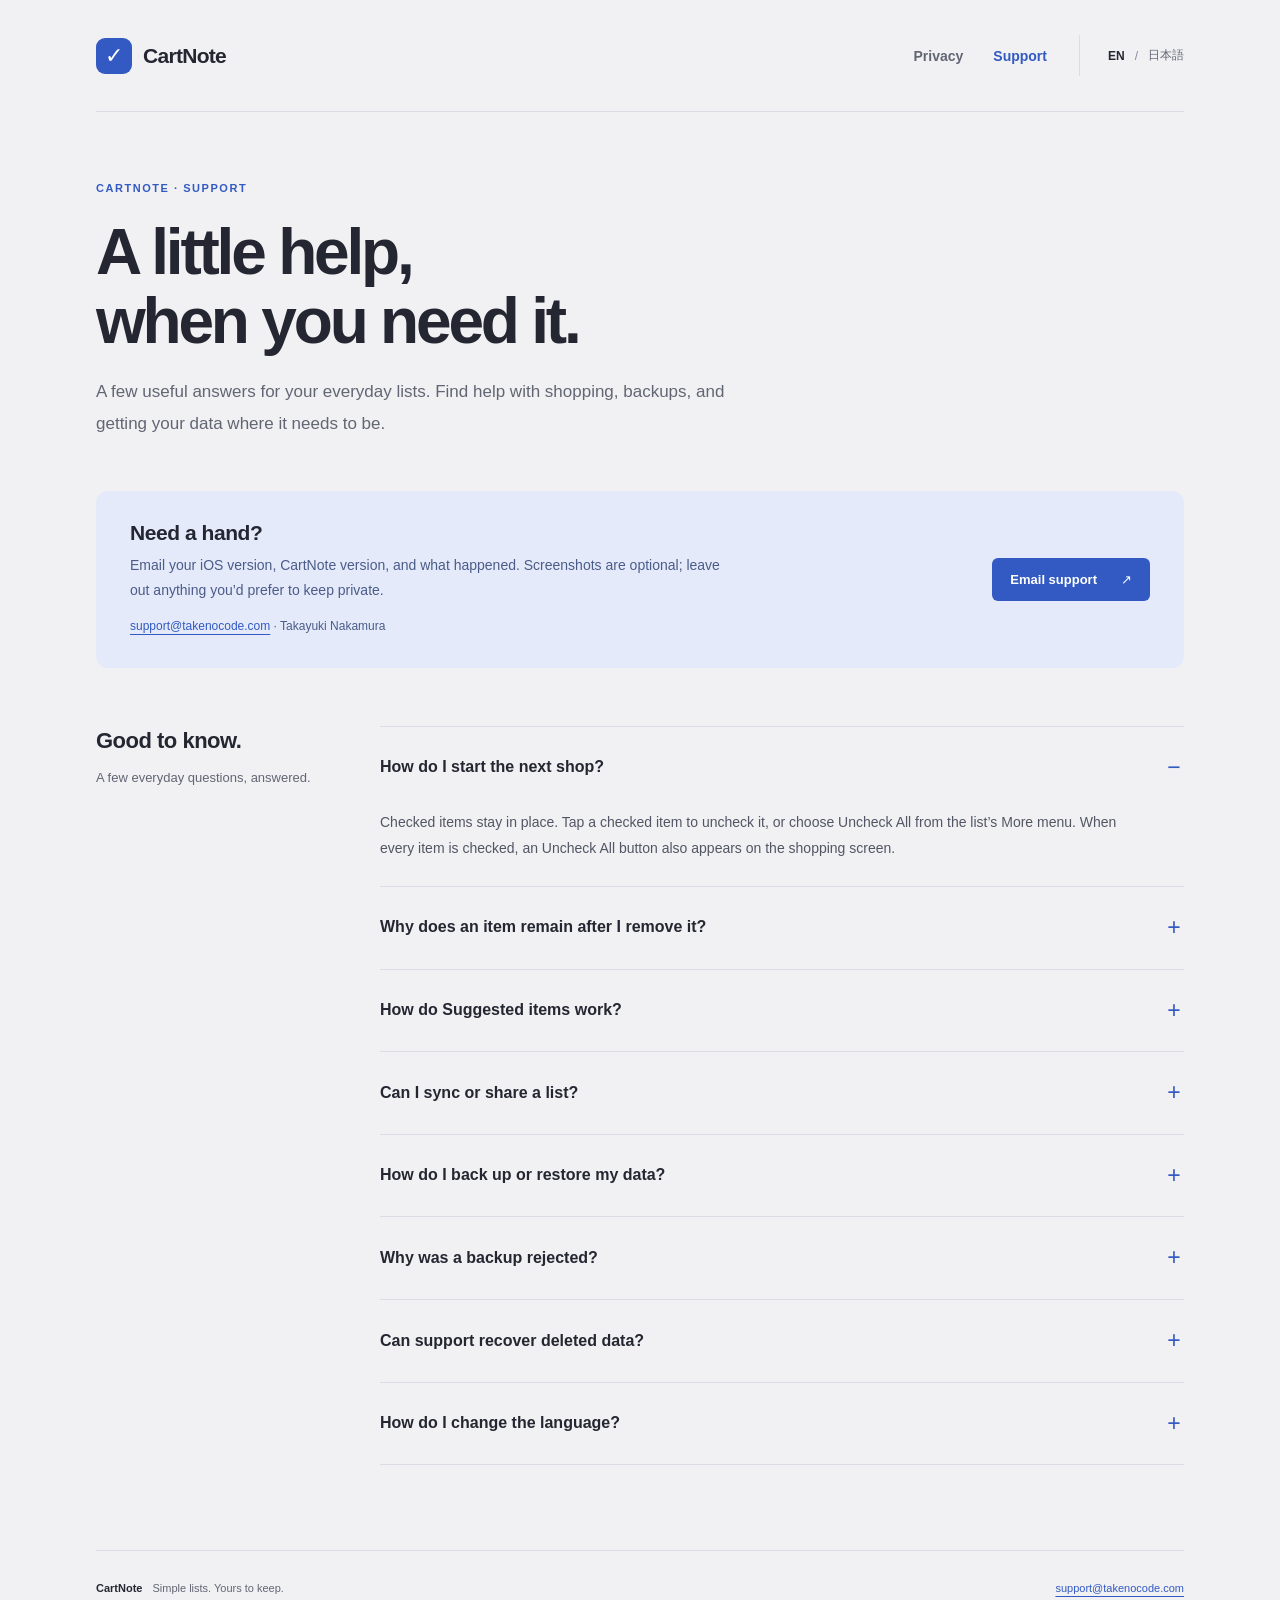
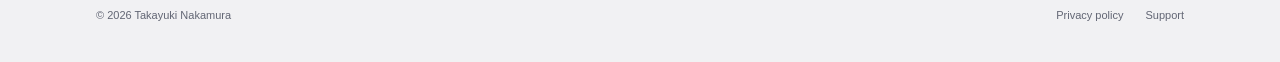
==== support.html @ a048ea09 "Add CartNote privacy and support pages in English and Japanese" ====
<!doctype html>
<html lang="en">
<head>
  <meta charset="utf-8">
  <meta name="viewport" content="width=device-width, initial-scale=1">
  <meta name="color-scheme" content="light">
  <meta http-equiv="Content-Security-Policy" content="default-src 'none'; style-src 'self'; img-src 'self'; base-uri 'none'; form-action 'none'">
  <meta name="referrer" content="strict-origin-when-cross-origin">
  <title>Support · CartNote</title>
  <meta name="description" content="Get help with CartNote shopping lists, backups, restoring data, and language settings. Contact support@takenocode.com.">
  <meta property="og:site_name" content="CartNote">
  <meta property="og:type" content="website">
  <meta property="og:title" content="Support · CartNote">
  <meta property="og:description" content="Get help with CartNote shopping lists, backups, restoring data, and language settings. Contact support@takenocode.com.">
  <meta property="og:locale" content="en_US">
  <link rel="alternate" hreflang="en" href="support.html">
  <link rel="alternate" hreflang="ja" href="ja/support.html">
  <link rel="stylesheet" href="styles.css">
</head>
<body>
  <a class="skip-link" href="#main">Skip to content</a>
  <div class="site">
    <header class="site-header">
      <a class="brand" href="index.html" aria-label="CartNote home"><span class="brand-mark" aria-hidden="true">✓</span>CartNote</a>
      <nav class="primary-nav" aria-label="Main navigation">
        <a href="privacy-policy.html">Privacy</a>
        <a href="support.html" aria-current="page">Support</a>
      </nav>
      <nav class="language-nav" aria-label="Language">
        <a href="support.html" lang="en" hreflang="en" aria-label="English" aria-current="true">EN</a>
        <span aria-hidden="true">/</span>
        <a href="ja/support.html" lang="ja" hreflang="ja">日本語</a>
      </nav>
    </header>
    <main id="main" tabindex="-1">
      <header class="page-heading">
        <p class="eyebrow">CartNote · Support</p>
        <h1>A little help,<br>when you need it.</h1>
        <p class="intro">A few useful answers for your everyday lists. Find help with shopping, backups, and getting your data where it needs to be.</p>
      </header>
      <section class="contact-card" aria-labelledby="contact-title">
        <div><h2 id="contact-title">Need a hand?</h2><p>Email your iOS version, CartNote version, and what happened. Screenshots are optional; leave out anything you’d prefer to keep private.</p><p class="contact-address"><a href="mailto:support@takenocode.com">support@takenocode.com</a> · Takayuki Nakamura</p></div>
        <a class="contact-button" href="mailto:support@takenocode.com">Email support<span aria-hidden="true">↗</span></a>
      </section>
      <div class="faq-layout">
        <div class="faq-label"><h2>Good to know.</h2><p>A few everyday questions, answered.</p></div>
        <section aria-label="Frequently asked questions">
          <details class="faq-item" open><summary>How do I start the next shop?</summary><div class="faq-answer"><p>Checked items stay in place. Tap a checked item to uncheck it, or choose Uncheck All from the list’s More menu. When every item is checked, an Uncheck All button also appears on the shopping screen.</p></div></details>
          <details class="faq-item"><summary>Why does an item remain after I remove it?</summary><div class="faq-answer"><p>Removing an item takes it off the current shopping list and clears its note. The saved item remains available in Search/Add so you can reuse it. Use the saved-item delete action to remove it permanently.</p></div></details>
          <details class="faq-item"><summary>How do Suggested items work?</summary><div class="faq-answer"><p>Suggested uses check-off counts and recent check-off dates stored on your device. Items already on the current list are excluded. No shopping data is sent to an online recommendation service.</p></div></details>
          <details class="faq-item"><summary>Can I sync or share a list?</summary><div class="faq-answer"><p>CartNote does not offer automatic sync or collaborative lists. The share button sends a text copy of the unchecked items still to buy, including notes, to a destination you choose. Changes made afterward do not update that copy.</p><p>To move your full collection, export a backup and import it on the other device.</p></div></details>
          <details class="faq-item"><summary>How do I back up or restore my data?</summary><div class="faq-answer"><p>Open Settings and choose Export Backup to save a JSON file. Keep the file somewhere you can access later.</p><p>Choose Import Backup to select a saved backup. After you confirm, the backup replaces the current lists, saved items, categories, language setting, and list settings. Import does not merge collections, and replacement cannot be undone in the app. Export your current data first if you want to keep it.</p></div></details>
          <details class="faq-item"><summary>Why was a backup rejected?</summary><div class="faq-answer"><p>Use a CartNote JSON backup supported by your installed app version. If the file was created by a newer version, update CartNote first.</p><p>Backup files must fit these limits:</p><ul><li>File size: 10 MiB, or 10,485,760 bytes.</li><li>Up to 100 lists and 256 categories.</li><li>Up to 10,000 saved items across all lists.</li><li>Each list, category, or item name: up to 1,024 UTF-8 bytes.</li><li>Each item note: up to 16,384 UTF-8 bytes.</li></ul><p>Byte limits are not character limits; Japanese characters commonly use multiple bytes. Damaged files and inconsistent records are also rejected. Exported backups must fit the same limits.</p></div></details>
          <details class="faq-item"><summary>Can support recover deleted data?</summary><div class="faq-answer"><p>There is no CartNote server copy for support to retrieve. Recovery depends on a backup you saved or a device backup managed outside the app. Deleting a list deletes its saved items. Deleting the app removes its local data; offloading the app retains its documents and data.</p></div></details>
          <details class="faq-item"><summary>How do I change the language?</summary><div class="faq-answer"><p>Open Settings and select English or 日本語. The interface changes immediately. Names and notes you entered are not translated. CartNote supports iPhone with iOS 17 or later.</p></div></details>
        </section>
      </div>
    </main>
    <footer class="site-footer">
      <div><span class="footer-brand">CartNote</span><span class="footer-tagline">Simple lists. Yours to keep.</span><p>© 2026 Takayuki Nakamura</p></div>
      <div class="footer-contact"><a href="mailto:support@takenocode.com">support@takenocode.com</a><nav aria-label="Footer navigation"><a href="privacy-policy.html">Privacy policy</a><a href="support.html">Support</a></nav></div>
    </footer>
  </div>
</body>
</html>
---- styles.css ----
:root {
  --paper: #f1f1f3; --surface: #fafafa; --ink: #242631; --muted: #626674;
  --line: #dcdde4; --indigo: #325ac2; --indigo-pale: #e5eafb;
  font-family: -apple-system, BlinkMacSystemFont, "Segoe UI", "Noto Sans", "Hiragino Kaku Gothic ProN", "Yu Gothic", sans-serif;
  color-scheme: light;
}
* { box-sizing: border-box; }
html { scroll-behavior: smooth; scroll-padding-top: 32px; }
body { margin: 0; color: var(--ink); background: var(--paper); -webkit-font-smoothing: antialiased; }
a { color: var(--indigo); text-underline-offset: 4px; }
a:focus-visible, summary:focus-visible { outline: 3px solid var(--indigo); outline-offset: 5px; border-radius: 3px; }
main:focus { outline: none; }
::selection { background: #cbd7fb; color: #1c326f; }
.site { max-width: 1184px; margin-inline: auto; padding: 0 48px; }
.skip-link { position: fixed; z-index: 10; top: 12px; left: 12px; padding: 12px 18px; background: var(--surface); transform: translateY(-180%); }
.skip-link:focus { transform: translateY(0); }
.site-header { min-height: 112px; display: flex; gap: 32px; align-items: center; border-bottom: 1px solid var(--line); }
.brand { display: inline-flex; align-items: center; gap: 11px; color: var(--ink); font-size: 21px; font-weight: 650; letter-spacing: -.7px; text-decoration: none; }
.brand-mark { width: 36px; height: 36px; display: grid; place-items: center; border-radius: 9px; background: var(--indigo); color: white; font-size: 22px; font-weight: 500; }
.primary-nav { display: flex; align-items: center; gap: 30px; margin-left: auto; }
.primary-nav a { font-size: 14px; font-weight: 550; color: var(--muted); text-decoration: none; padding-block: 12px; }
.primary-nav a[aria-current="page"], .primary-nav a:hover { color: var(--indigo); }
.language-nav { display: flex; align-items: center; gap: 10px; border-left: 1px solid var(--line); padding-left: 28px; font-size: 12px; }
.language-nav a { text-decoration: none; color: var(--muted); padding-block: 12px; }
.language-nav a[aria-current="true"] { color: var(--ink); font-weight: 650; }
.language-nav > span { color: #858997; }
.eyebrow { margin: 0 0 24px; color: var(--indigo); font-size: 11px; font-weight: 650; letter-spacing: .14em; text-transform: uppercase; }
.home-hero { display: grid; grid-template-columns: 1.5fr 1fr; align-items: center; gap: 64px; padding-block: 94px 88px; }
h1, h2, h3, p { margin-top: 0; }
.home-hero h1 { font-size: clamp(44px, 5.8vw, 76px); line-height: 1.06; font-weight: 550; letter-spacing: -.058em; margin-bottom: 28px; }
.home-hero h1 span { color: var(--indigo); }
.hero-copy { max-width: 470px; color: var(--muted); font-size: 17px; line-height: 1.8; margin-bottom: 28px; }
.platform { display: flex; align-items: center; gap: 9px; font-size: 12px; color: var(--muted); }
.status-dot { width: 6px; height: 6px; flex: 0 0 6px; border-radius: 50%; background: var(--indigo); }
.app-note { background: var(--surface); border: 1px solid #fff; border-radius: 18px; padding: 40px; box-shadow: 0 20px 48px -30px #24263136; }
.app-note .eyebrow { margin-bottom: 42px; font-size: 10px; color: var(--indigo); }
.app-note h2 { font-size: 27px; letter-spacing: -.8px; line-height: 1.35; font-weight: 550; margin-bottom: 18px; }
.app-note p { color: var(--muted); font-size: 14px; line-height: 1.8; margin-bottom: 0; }
.note-footer { margin-top: 35px; padding-top: 20px; border-top: 1px solid var(--line); display: flex; align-items: center; justify-content: space-between; font-size: 11px; color: var(--muted); letter-spacing: .03em; }
.note-footer > span:last-child { color: var(--indigo); font-size: 16px; }
.link-grid { display: grid; grid-template-columns: 1fr 1fr; gap: 20px; }
.page-link { display: block; padding: 28px 30px 30px; border: 1px solid var(--line); border-radius: 12px; color: var(--ink); text-decoration: none; transition: background .15s, border-color .15s; }
.page-link:hover { background: var(--surface); border-color: #b7c4e7; }
.page-link-top { display: flex; justify-content: space-between; align-items: center; margin-bottom: 30px; color: var(--indigo); font-size: 11px; letter-spacing: .035em; }
.page-link h2 { font-size: 25px; letter-spacing: -.65px; margin-bottom: 9px; font-weight: 550; }
.page-link p { font-size: 14px; line-height: 1.75; color: var(--muted); margin: 0; }
.arrow { font-size: 22px; }
.home-bottom { margin-block: 36px 80px; display: flex; flex-wrap: wrap; justify-content: center; gap: 12px; color: var(--muted); font-size: 12px; }
.home-bottom span + span::before { content: "·"; margin-right: 12px; }
.page-heading { padding-block: 70px 52px; max-width: 810px; }
.page-heading h1 { font-size: clamp(42px, 5.5vw, 64px); line-height: 1.08; font-weight: 550; letter-spacing: -.05em; margin-bottom: 20px; }
.page-heading .intro { max-width: 630px; color: var(--muted); font-size: 17px; line-height: 1.85; margin-bottom: 0; }
.policy-meta { display: flex; flex-wrap: wrap; gap: 8px 28px; margin-top: 24px; color: var(--muted); font-size: 12px; line-height: 1.6; }
.policy-layout { display: grid; grid-template-columns: 220px minmax(0, 1fr); gap: 64px; padding-bottom: 90px; }
.on-this-page { align-self: start; position: sticky; top: 30px; border-top: 1px solid var(--line); padding-top: 20px; }
.on-this-page > p { font-size: 11px; letter-spacing: .1em; text-transform: uppercase; color: var(--muted); margin-bottom: 20px; }
.on-this-page a { display: block; padding-block: 8px; text-decoration: none; color: var(--muted); font-size: 13px; line-height: 1.5; }
.on-this-page a:hover { color: var(--indigo); }
.policy-content { max-width: 700px; min-width: 0; }
.policy-section { padding-block: 28px; border-top: 1px solid var(--line); }
.policy-section:first-child { padding-top: 22px; }
.policy-section h2 { font-size: 23px; font-weight: 550; line-height: 1.45; letter-spacing: -.5px; margin-bottom: 17px; }
.policy-section p, .policy-section li { font-size: 15px; line-height: 1.95; color: #525664; margin-bottom: 16px; overflow-wrap: break-word; }
.policy-section p:last-child { margin-bottom: 0; }
.contact-card { display: flex; justify-content: space-between; align-items: center; gap: 36px; background: var(--indigo-pale); border-radius: 12px; padding: 30px 34px; margin-bottom: 58px; }
.contact-card > div { min-width: 0; }
.contact-card h2 { font-weight: 550; letter-spacing: -.45px; font-size: 21px; margin-bottom: 8px; }
.contact-card p { color: #4a5c87; max-width: 610px; font-size: 14px; line-height: 1.8; margin-bottom: 0; }
.contact-card .contact-address { margin-top: 13px; font-size: 12px; overflow-wrap: anywhere; }
.contact-button { display: inline-flex; justify-content: center; align-items: center; gap: 24px; padding: 14px 18px; white-space: nowrap; background: var(--indigo); color: #fff; font-size: 13px; font-weight: 550; border-radius: 6px; text-decoration: none; }
.contact-button:hover { background: #274aa5; }
.faq-layout { display: grid; grid-template-columns: 220px minmax(0, 1fr); gap: 64px; margin-bottom: 85px; }
.faq-label h2 { font-size: 22px; line-height: 1.4; font-weight: 550; letter-spacing: -.5px; margin-bottom: 10px; }
.faq-label p { font-size: 13px; color: var(--muted); line-height: 1.75; }
.faq-item { border-top: 1px solid var(--line); }
.faq-item:last-child { border-bottom: 1px solid var(--line); }
.faq-item summary { cursor: pointer; list-style: none; display: flex; align-items: center; justify-content: space-between; gap: 20px; padding-block: 23px; font-weight: 550; font-size: 16px; line-height: 1.55; }
.faq-item summary::-webkit-details-marker { display: none; }
.faq-item summary::after { content: "+"; font-size: 23px; font-weight: 350; color: var(--indigo); flex: 0 0 20px; text-align: center; }
.faq-item[open] summary::after { content: "−"; }
.faq-answer { padding: 0 30px 24px 0; color: #525664; font-size: 14px; line-height: 1.9; }
.faq-answer p { margin-bottom: 14px; }
.faq-answer p:last-child { margin-bottom: 0; }
.faq-answer ul { padding-left: 20px; margin-block: 12px 18px; }
.faq-answer li { padding-left: 4px; margin-bottom: 6px; }
.site-footer { display: flex; justify-content: space-between; gap: 24px; border-top: 1px solid var(--line); padding-block: 28px 36px; color: var(--muted); font-size: 11px; line-height: 1.8; }
.footer-brand { color: var(--ink); font-weight: 600; }
.footer-tagline { margin-left: 10px; }
.site-footer p { margin: 7px 0 0; }
.footer-contact { text-align: right; }
.footer-contact > a { overflow-wrap: anywhere; }
.footer-contact nav { display: flex; justify-content: flex-end; gap: 22px; margin-top: 7px; }
.footer-contact nav a { color: var(--muted); text-decoration: none; }
.footer-contact nav a:hover { color: var(--indigo); }
:lang(ja) .home-hero h1 { font-size: clamp(36px, 4.8vw, 61px); letter-spacing: -.045em; line-height: 1.35; }
:lang(ja) .page-heading h1 { font-size: clamp(34px, 4.5vw, 54px); line-height: 1.4; letter-spacing: -.035em; }
:lang(ja) .eyebrow { letter-spacing: .11em; }
:lang(ja) .hero-copy, :lang(ja) .intro { font-size: 16px; }
@media (max-width: 850px) {
  .site { padding-inline: 30px; }
  .home-hero { gap: 38px; padding-block: 72px 65px; }
  .app-note { padding: 28px; }
  .policy-layout, .faq-layout { grid-template-columns: 170px minmax(0, 1fr); gap: 36px; }
  .contact-card { padding: 26px; }
}
@media (max-width: 640px) {
  html { scroll-padding-top: 20px; }
  .site { padding-inline: 22px; }
  .site-header { min-height: 100px; gap: 18px 12px; flex-wrap: wrap; padding-block: 18px; }
  .brand { font-size: 19px; }
  .brand-mark { width: 32px; height: 32px; border-radius: 8px; }
  .primary-nav { order: 3; width: 100%; gap: 26px; justify-content: flex-start; }
  .primary-nav a { font-size: 13px; padding-block: 7px; }
  .language-nav { margin-left: auto; padding-left: 0; border-left: 0; }
  .home-hero { grid-template-columns: 1fr; gap: 40px; padding-block: 55px 44px; }
  .home-hero h1 { font-size: clamp(43px, 10.5vw, 55px); }
  .hero-copy { font-size: 16px; max-width: 420px; }
  .app-note { padding: 28px; }
  .app-note .eyebrow { margin-bottom: 28px; }
  .app-note h2 { font-size: 26px; }
  .note-footer { margin-top: 24px; }
  .link-grid { grid-template-columns: 1fr; gap: 14px; }
  .page-link { padding: 24px; }
  .page-link-top { margin-bottom: 22px; }
  .page-link h2 { font-size: 23px; }
  .home-bottom { margin-block: 28px 54px; justify-content: flex-start; gap: 8px; font-size: 11px; }
  .home-bottom span + span::before { margin-right: 8px; }
  .page-heading { padding-block: 50px 38px; }
  .page-heading .intro { font-size: 16px; }
  .policy-layout, .faq-layout { display: block; padding-bottom: 40px; }
  .on-this-page { position: static; margin-bottom: 30px; }
  .on-this-page > p { margin-bottom: 10px; }
  .on-this-page a { display: inline-block; margin-right: 18px; font-size: 12px; }
  .policy-section { padding-block: 25px; }
  .policy-section h2 { font-size: 21px; }
  .policy-section p { font-size: 14px; }
  .contact-card { display: block; padding: 25px; margin-bottom: 42px; }
  .contact-button { margin-top: 22px; }
  .faq-label { margin-bottom: 25px; }
  .faq-label h2 { margin-bottom: 6px; }
  .faq-label p { margin-bottom: 0; }
  .faq-layout { margin-bottom: 25px; }
  .faq-item summary { font-size: 15px; padding-block: 21px; }
  .faq-answer { padding-right: 10px; }
  .site-footer { display: block; padding-block: 24px 30px; }
  .footer-contact { margin-top: 16px; text-align: left; }
  .footer-contact nav { justify-content: flex-start; }
  :lang(ja) .home-hero h1 { font-size: clamp(34px, 9vw, 43px); }
}
@media (prefers-reduced-motion: reduce) {
  html { scroll-behavior: auto; }
  *, *::before, *::after { transition: none !important; }
}
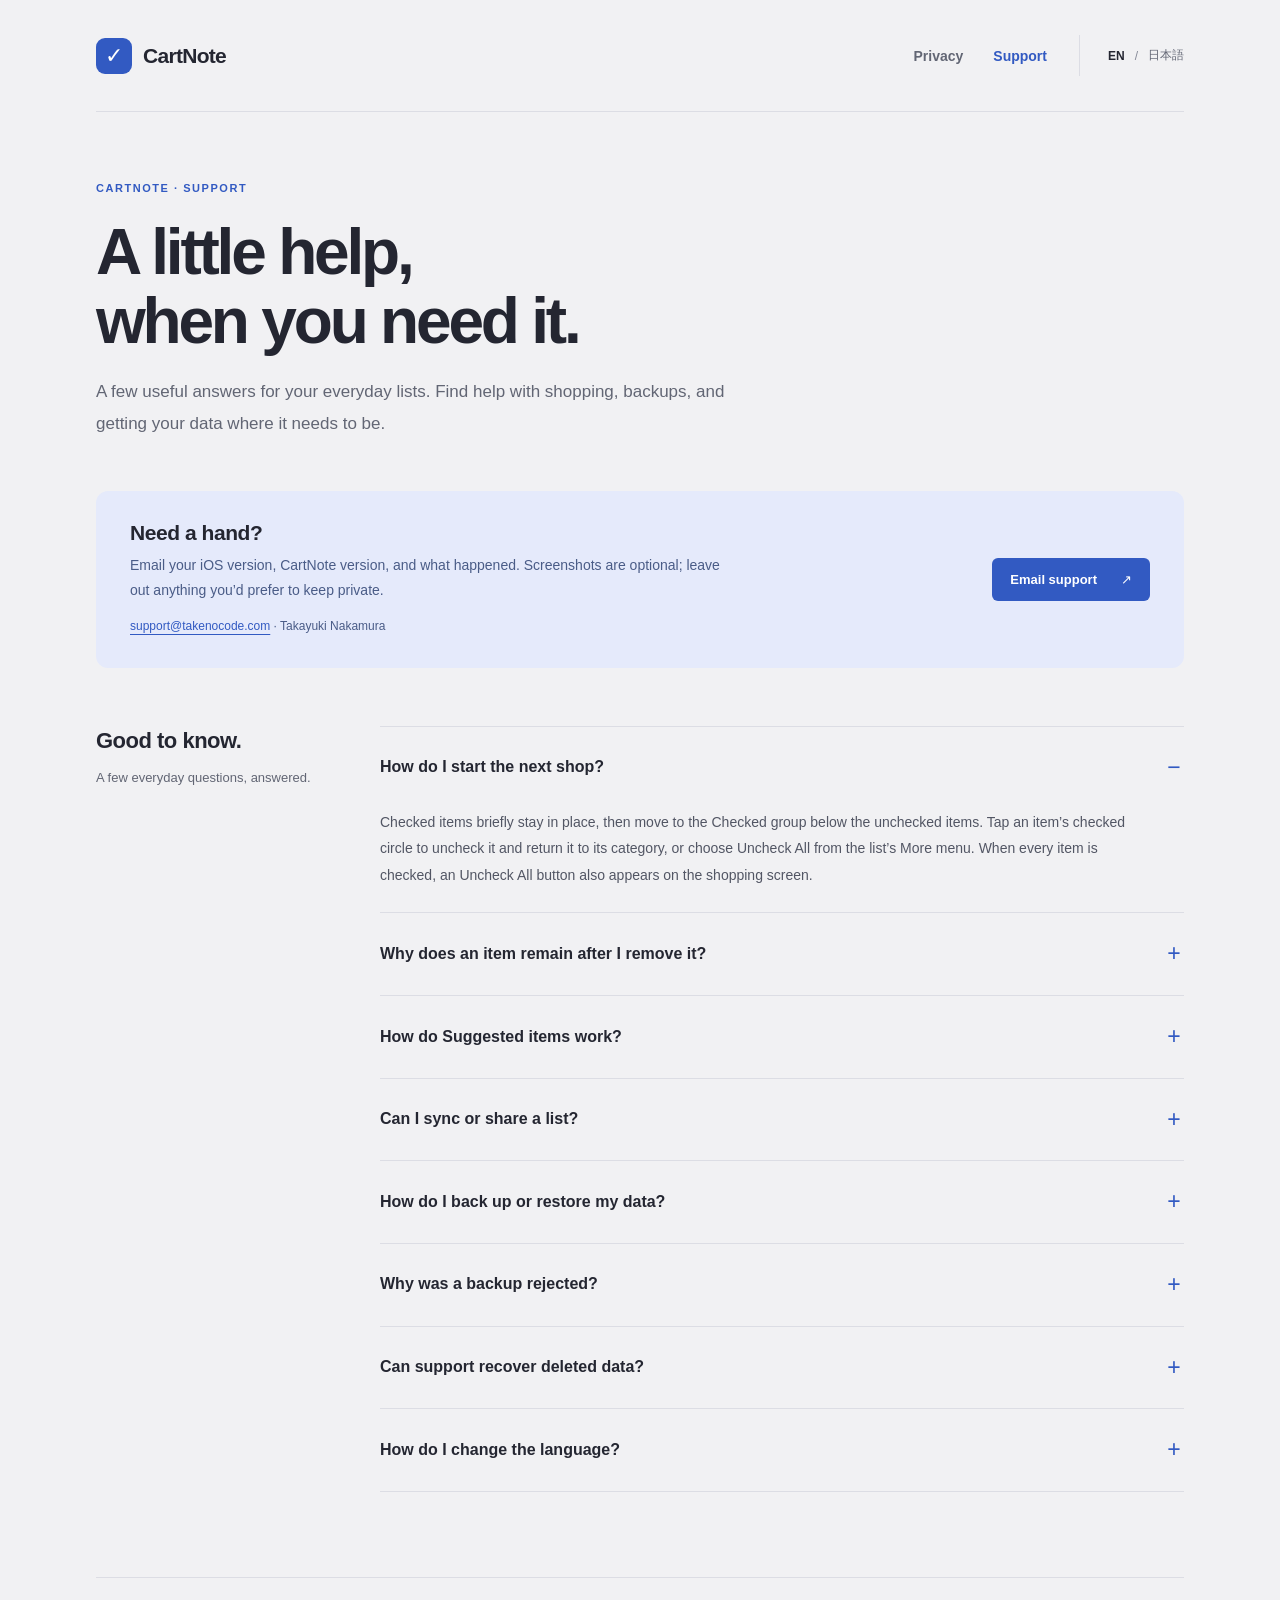
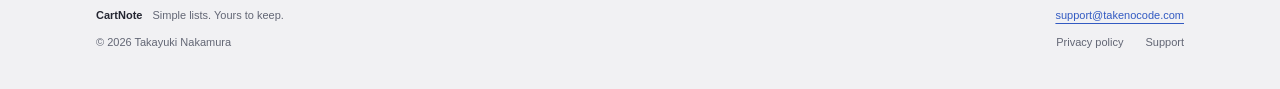
==== commit dfb85523: "Update checked-item behavior in support FAQs" ====
--- a/support.html
+++ b/support.html
@@ -45,7 +45,7 @@
       <div class="faq-layout">
         <div class="faq-label"><h2>Good to know.</h2><p>A few everyday questions, answered.</p></div>
         <section aria-label="Frequently asked questions">
-          <details class="faq-item" open><summary>How do I start the next shop?</summary><div class="faq-answer"><p>Checked items stay in place. Tap a checked item to uncheck it, or choose Uncheck All from the list’s More menu. When every item is checked, an Uncheck All button also appears on the shopping screen.</p></div></details>
+          <details class="faq-item" open><summary>How do I start the next shop?</summary><div class="faq-answer"><p>Checked items briefly stay in place, then move to the Checked group below the unchecked items. Tap an item’s checked circle to uncheck it and return it to its category, or choose Uncheck All from the list’s More menu. When every item is checked, an Uncheck All button also appears on the shopping screen.</p></div></details>
           <details class="faq-item"><summary>Why does an item remain after I remove it?</summary><div class="faq-answer"><p>Removing an item takes it off the current shopping list and clears its note. The saved item remains available in Search/Add so you can reuse it. Use the saved-item delete action to remove it permanently.</p></div></details>
           <details class="faq-item"><summary>How do Suggested items work?</summary><div class="faq-answer"><p>Suggested uses check-off counts and recent check-off dates stored on your device. Items already on the current list are excluded. No shopping data is sent to an online recommendation service.</p></div></details>
           <details class="faq-item"><summary>Can I sync or share a list?</summary><div class="faq-answer"><p>CartNote does not offer automatic sync or collaborative lists. The share button sends a text copy of the unchecked items still to buy, including notes, to a destination you choose. Changes made afterward do not update that copy.</p><p>To move your full collection, export a backup and import it on the other device.</p></div></details>
